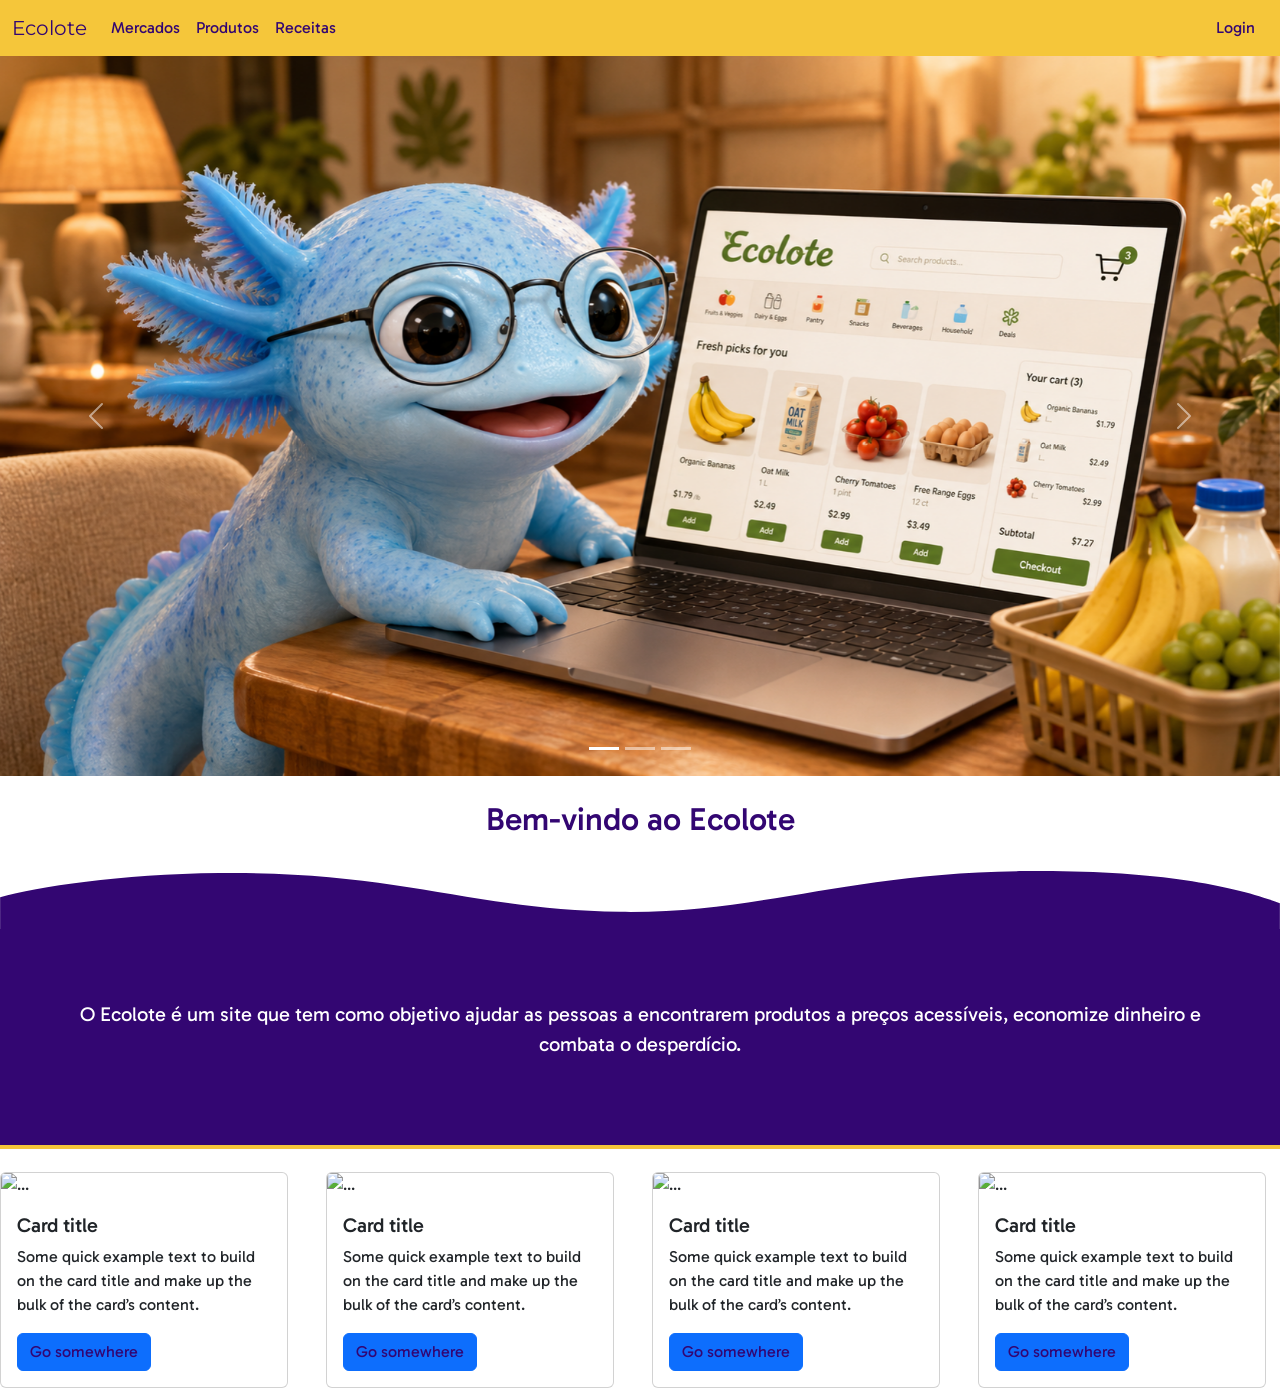
==== BaratoHoje/index.html @ 2767446d "Parte publica" ====
<!DOCTYPE html>
<html lang="pt-br">
<head>
    <meta charset="UTF-8">
    <meta name="viewport" content="width=device-width, initial-scale=1.0">
    <link rel="stylesheet" href="style.css">
    <link rel="stylesheet" href="https://cdn.jsdelivr.net/npm/bootstrap@5.3.8/dist/css/bootstrap.min.css">
    <link href="https://fonts.googleapis.com/css2?family=Inter:wght@400;600;700;800&family=Montserrat:wght@900&display=swap" rel="stylesheet">
    <style>

@import url('https://fonts.googleapis.com/css2?family=Gabarito:wght@400..900&display=swap');
</style>
    <title>Ecolote</title>
</head>
<body>
    <nav class="navbar navbar-expand-lg fundoamarelo">
  <div class="container-fluid">
    <a class="navbar-brand" href="index.html" style="font-family: Montserrat;">Ecolote</a>
    <button class="navbar-toggler" type="button" data-bs-toggle="collapse" data-bs-target="#navbarSupportedContent" aria-controls="navbarSupportedContent" aria-expanded="false" aria-label="Toggle navigation">
      <span class="navbar-toggler-icon"></span>
    </button>
    <div class="collapse navbar-collapse" id="navbarSupportedContent">
      <ul class="navbar-nav me-auto mb-2 mb-lg-0">
        <li class="nav-item">
          <a class="nav-link active" aria-current="page" href="#">Mercados</a>
        </li>
        <li class="nav-item">
          <a class="nav-link" href="#">Produtos</a>
        </li>
        <li class="nav-item">
          <a class="nav-link" href="#">Receitas</a>
        </li>
      </ul> 
      <a class="btn" href="login.php">  Login </a>
    </div>
  </div>
</nav>
<div id="carouselExampleIndicators" class="carousel slide">
  <div class="carousel-indicators">
    <button type="button" data-bs-target="#carouselExampleIndicators" data-bs-slide-to="0" class="active" aria-current="true" aria-label="Slide 1"></button>
    <button type="button" data-bs-target="#carouselExampleIndicators" data-bs-slide-to="1" aria-label="Slide 2"></button>
    <button type="button" data-bs-target="#carouselExampleIndicators" data-bs-slide-to="2" aria-label="Slide 3"></button>
  </div>
  <div class="carousel-inner">
    <div class="carousel-item active">
      <img src="./img/imagem3.png" class="d-block w-100" alt="...">
    </div>
    <div class="carousel-item">
      <img src="./img/imagem1.png" class="d-block w-100" alt="...">
    </div>
    <div class="carousel-item">
      <img src="./img/imagem2.png" class="d-block w-100" alt="...">
    </div>
  </div>
  <button class="carousel-control-prev" type="button" data-bs-target="#carouselExampleIndicators" data-bs-slide="prev">
    <span class="carousel-control-prev-icon" aria-hidden="true"></span>
    <span class="visually-hidden">Anterior</span>
  </button>
  <button class="carousel-control-next" type="button" data-bs-target="#carouselExampleIndicators" data-bs-slide="next">
    <span class="carousel-control-next-icon" aria-hidden="true"></span>
    <span class="visually-hidden">Proximo</span>
  </button>
</div>
<br>
<h2 class="text-center " style="color: #330672;">Bem-vindo ao Ecolote</h2>
<br>
<svg xmlns="http://www.w3.org/2000/svg" viewBox="0 0 1830 85.285"><g transform="translate(0 -2185)"><path d="M4661.665,1785.181c-259.119,3.056-375.993,61.328-576.223,58.3-214.726-3.241-313.76-58.487-572.881-55.435-143.507,1.692-260.3,20.072-313.545,34.408v47.86h1830v-39.258C4967.885,1808.12,4859.114,1782.856,4661.665,1785.181Z" transform="translate(-3199.016 399.968)" fill="#330672"></path></g></svg>
<section style="background-color: #330672; margin: -1px; border-bottom: 4px solid #f5c63a;">
    <p class="text-center text-white" style="font-size: 20px; padding: 70px;">O Ecolote é um site que tem como objetivo ajudar as pessoas a encontrarem produtos a preços acessíveis, 
        economize dinheiro e combata o desperdício.</p>
</section>
<br>

<div class="row">
    <div class="col-6 col-md-3  ">
        <div class="card" style="width: 18rem;">
            <img src="..." class="card-img-top" alt="...">
            <div class="card-body">
                <h5 class="card-title">Card title</h5>
                <p class="card-text">Some quick example text to build on the card title and make up the bulk of the card’s content.</p>
                <a href="#" class="btn btn-primary">Go somewhere</a>
            </div>
        </div>  
    </div>

    <div class="col-6 col-md-3">
        <div class="card" style="width: 18rem;">
            <img src="..." class="card-img-top" alt="...">
            <div class="card-body">
                <h5 class="card-title">Card title</h5>
                <p class="card-text">Some quick example text to build on the card title and make up the bulk of the card’s content.</p>
                <a href="#" class="btn btn-primary">Go somewhere</a>
            </div>
        </div>  
    </div>

    <div class="col-6 col-md-3">
        <div class="card" style="width: 18rem;">
            <img src="..." class="card-img-top" alt="...">
            <div class="card-body">
                <h5 class="card-title">Card title</h5>
                <p class="card-text">Some quick example text to build on the card title and make up the bulk of the card’s content.</p>
                <a href="#" class="btn btn-primary">Go somewhere</a>
            </div>
        </div>  
    </div>

    <div class="col-6 col-md-3">
        <div class="card" style="width: 18rem;">
            <img src="..." class="card-img-top" alt="...">
            <div class="card-body">
                <h5 class="card-title">Card title</h5>
                <p class="card-text">Some quick example text to build on the card title and make up the bulk of the card’s content.</p>
                <a href="#" class="btn btn-primary">Go somewhere</a>
            </div>
        </div>  
    </div>
</div>

    <script src="https://cdn.jsdelivr.net/npm/bootstrap@5.3.8/dist/js/bootstrap.bundle.min.js"></script>
</body>
</html>
---- BaratoHoje/style.css ----
*{
      font-family: "Gabarito", sans-serif;

}
.fundoamarelo{
 background-color: #f5c63a !important;
 color: #330672 !important;
}
a{
    position: relative;
    text-decoration: none;
    color: #330672 !important;
}

a::after {
  content: "";
  position: absolute;
  left: 0;
  bottom: -3px;
  width: 0%;
  height: 2px;
  background: #330672;
  transition: width 0.3s ease;
}

a:hover::after {
  width: 100%;
}
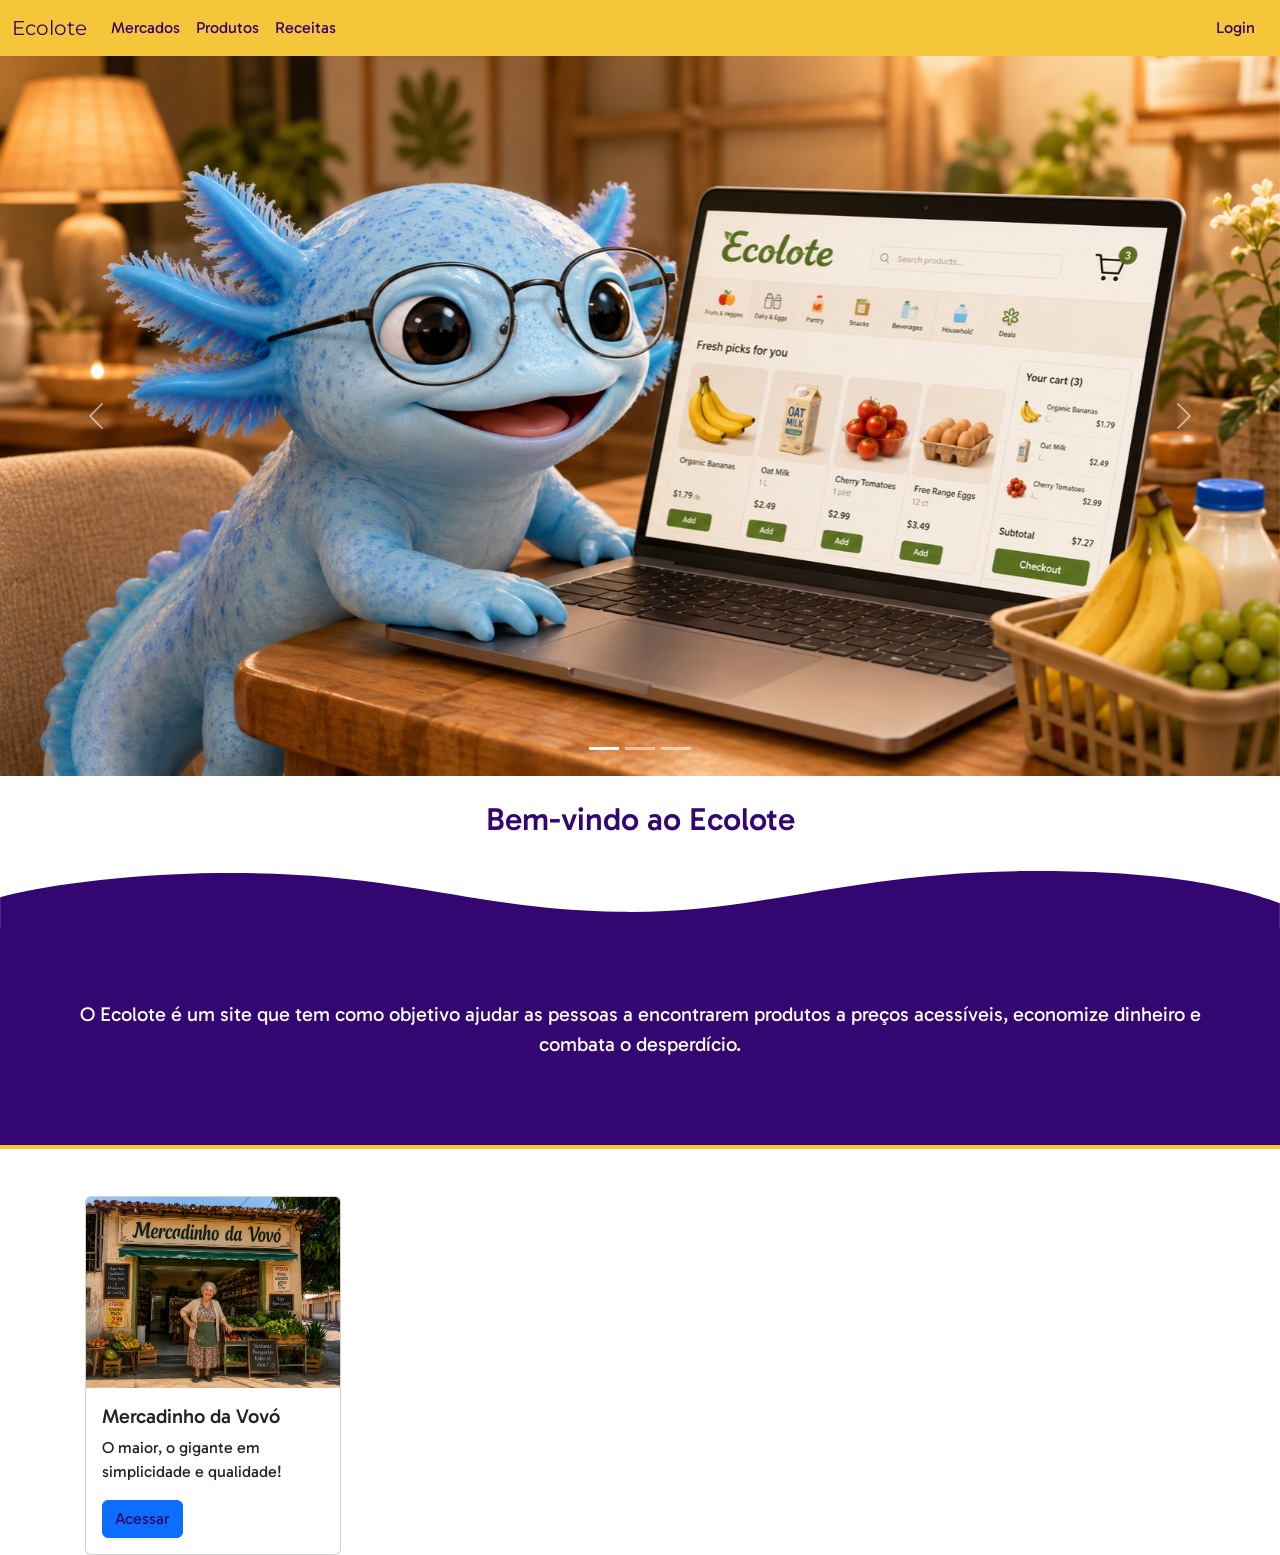
==== commit 0aeb95aa: "desenvolvimento de tela publica" ====
--- a/BaratoHoje/index.html
+++ b/BaratoHoje/index.html
@@ -70,53 +70,20 @@
         economize dinheiro e combata o desperdício.</p>
 </section>
 <br>
-
+<div class="container">
 <div class="row">
-    <div class="col-6 col-md-3  ">
-        <div class="card" style="width: 18rem;">
-            <img src="..." class="card-img-top" alt="...">
+    <div class="col-12 col-sm-6 col-lg-3 mt-4 d-flex justify-content-center  ">
+        <div class="card" style="width: 16rem;">
+            <img src="./img/mercadinho2.png" class="card-img-top" alt="...">
             <div class="card-body">
-                <h5 class="card-title">Card title</h5>
-                <p class="card-text">Some quick example text to build on the card title and make up the bulk of the card’s content.</p>
-                <a href="#" class="btn btn-primary">Go somewhere</a>
+                <h5 class="card-title">Mercadinho da Vovó</h5>
+                <p class="card-text">O maior, o gigante em simplicidade e qualidade!</p>
+                <a href="#" class="btn btn-primary">Acessar</a>
             </div>
-        </div>  
+        </div>
     </div>
-
-    <div class="col-6 col-md-3">
-        <div class="card" style="width: 18rem;">
-            <img src="..." class="card-img-top" alt="...">
-            <div class="card-body">
-                <h5 class="card-title">Card title</h5>
-                <p class="card-text">Some quick example text to build on the card title and make up the bulk of the card’s content.</p>
-                <a href="#" class="btn btn-primary">Go somewhere</a>
-            </div>
-        </div>  
-    </div>
-
-    <div class="col-6 col-md-3">
-        <div class="card" style="width: 18rem;">
-            <img src="..." class="card-img-top" alt="...">
-            <div class="card-body">
-                <h5 class="card-title">Card title</h5>
-                <p class="card-text">Some quick example text to build on the card title and make up the bulk of the card’s content.</p>
-                <a href="#" class="btn btn-primary">Go somewhere</a>
-            </div>
-        </div>  
-    </div>
-
-    <div class="col-6 col-md-3">
-        <div class="card" style="width: 18rem;">
-            <img src="..." class="card-img-top" alt="...">
-            <div class="card-body">
-                <h5 class="card-title">Card title</h5>
-                <p class="card-text">Some quick example text to build on the card title and make up the bulk of the card’s content.</p>
-                <a href="#" class="btn btn-primary">Go somewhere</a>
-            </div>
-        </div>  
-    </div>
-</div>
-
+  </div>
+ </div>
     <script src="https://cdn.jsdelivr.net/npm/bootstrap@5.3.8/dist/js/bootstrap.bundle.min.js"></script>
 </body>
 </html>
